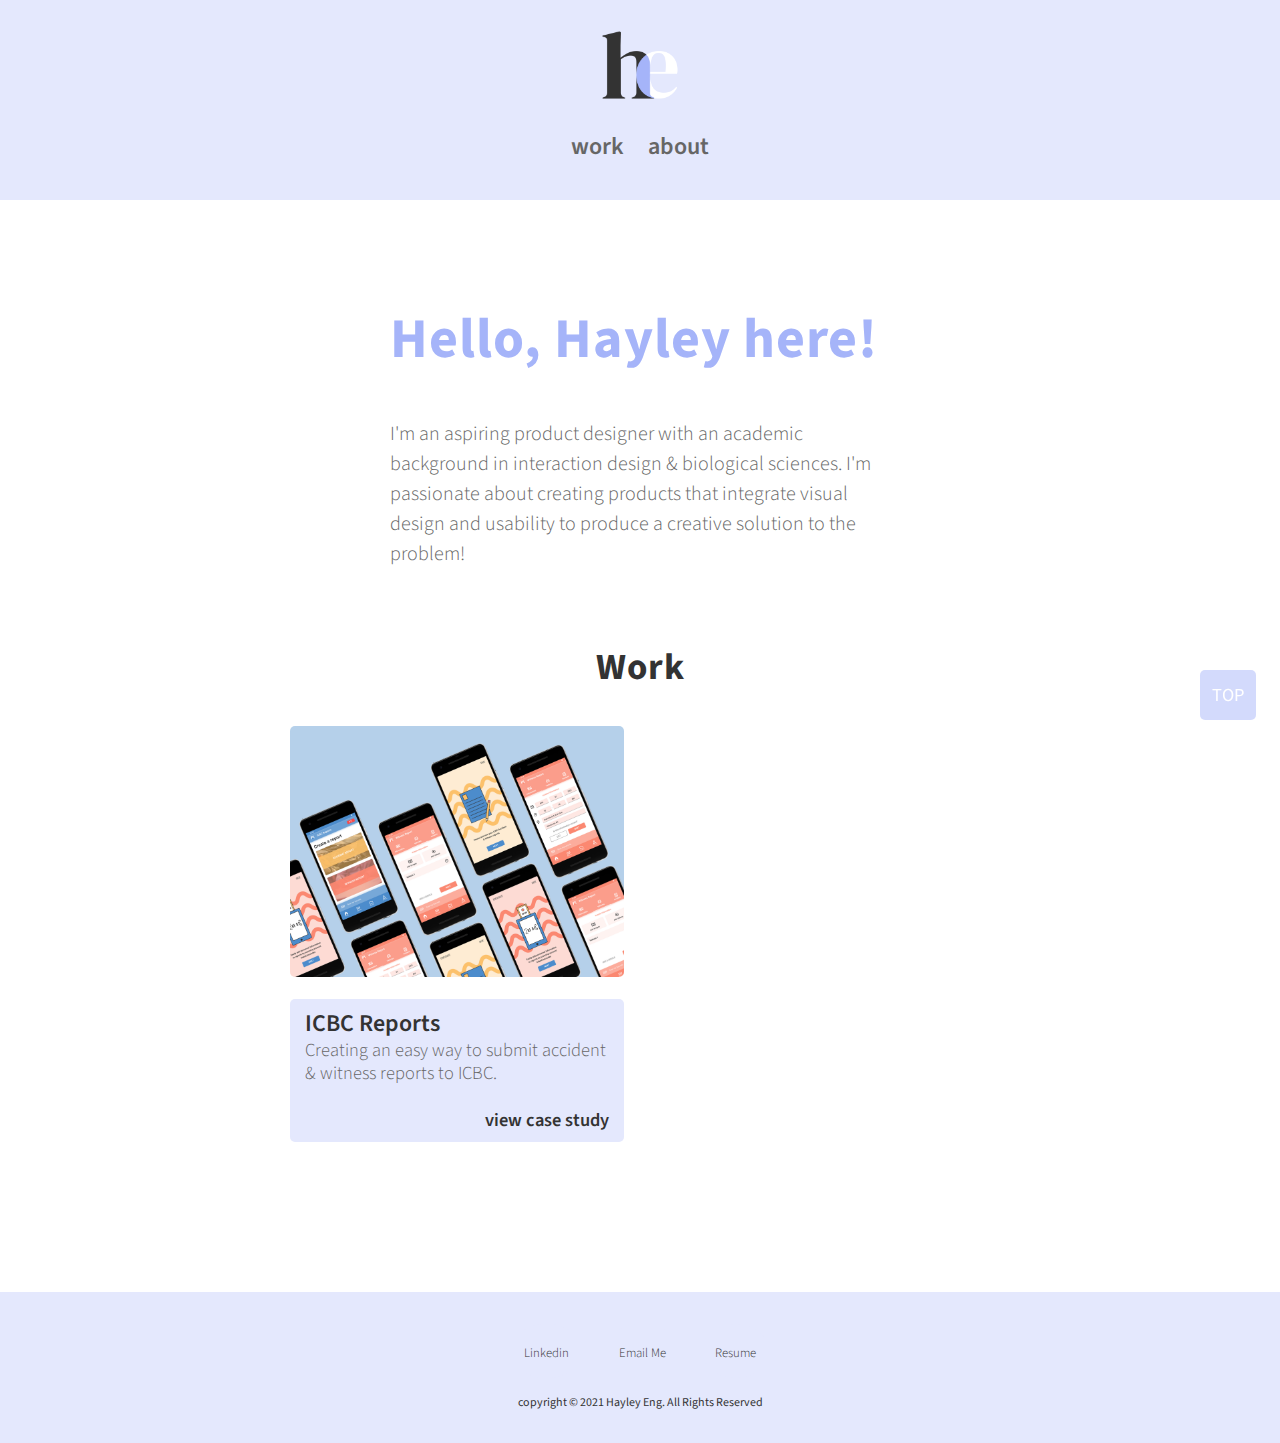
==== index.html @ a9f9fae5 "Update index.html" ====
<!DOCTYPE html>
<html lang="en">
<head>
    <meta charset="UTF-8">
    <meta name="viewport" content="width=device-width, initial-scale=1.0">
    <title>Hayley Eng</title>

    <link rel="shortcut icon" type="image/png" href="images/favicon-circle.png?">

    <link rel="preconnect" href="https://fonts.gstatic.com">
    <link href="https://fonts.googleapis.com/css2?family=Playfair+Display:wght@700&family=Source+Sans+Pro:wght@300;400;600&display=swap" rel="stylesheet">

    <link rel="stylesheet" href="https://cdnjs.cloudflare.com/ajax/libs/font-awesome/5.15.1/css/all.min.css" integrity="sha512-+4zCK9k+qNFUR5X+cKL9EIR+ZOhtIloNl9GIKS57V1MyNsYpYcUrUeQc9vNfzsWfV28IaLL3i96P9sdNyeRssA==" crossorigin="anonymous" />

    <link rel="stylesheet" href="css/styles.css">
</head>
<body>
    <div id="top">

    </div>    


    <header >
       
        <div class="logo-menu"><div class="logo">
        <img src="images/hayleywebsite-logo.png" alt="logo">
        </div>
        
        <div class="nav-menu">
        <i onclick="dropDown()" class="fas fa-bars" id="open-menu"></i>
        </div></div>

        <nav class="navigation">
            <ul>
                <li>
                    <a href="index.html">Work</a>
                </li>
                <li>
                    <a href="pages/about.html">About</a>
                </li>
               
            </ul>
        </nav>

    </header>

<main>

<div class="hello-intro">
    
    <h1 class="hello">Hello, Hayley here!</h1>

    <div class="introduction">I'm an aspiring product designer with an academic background in interaction design & biological sciences. I'm passionate about creating products that integrate visual design and usability to produce a creative solution to the problem!</div>



</div>

<h1 class="work">Work</h1>

<div class="work-gallery">    

<!-- Project 1 -->

    <div class="project">
        <a href="pages/ICBC-reports.html"><img src="images/ICB-layout-blue.png" alt="ICBC-reports"></a>

        <div class="project-info">

            <div class="project-name">
                <a href="pages/ICBC-reports.html">ICBC Reports</a>
            </div>
            <div class="project-intro">
                Creating an easy way to submit accident & witness reports to ICBC.
            </div>

            <div class="work-link">
                <a href="pages/ICBC-reports.html">View Case Study</a>
            </div>
        </div>

    </div>


</div>


</main>

<footer>
    <div class="extra-links">
        <ul>
            <li><a href="https://www.linkedin.com/in/hayleyeng/" target="_blank"><i class="fab fa-linkedin"></i>Linkedin</a></li>

            <li><a href="mailto:hayleyeng97@gmail.com"><i class="fas fa-at"></i>Email Me</a></li>

            <li><a href="https://drive.google.com/file/d/1YfNT4rEw1yVwobBhuE-TknI_xZK_dXEF/view?usp=sharing" target="_blank"><i class="far fa-file"></i>Resume</a></li>
        </ul>

    </div>

    <div class="copyright">copyright &copy 2021 Hayley Eng. All Rights Reserved</div>

</footer>

<div class="drop-menu hide" id="drop-menu">
    <ul>
        <li><a href="index.html"><i class="fas fa-briefcase"></i>work</a></li>

        <li><a href="pages/about.html"><i class="fas fa-user-circle"></i>about</a></li>
        
        <li><a href="https://drive.google.com/file/d/1YfNT4rEw1yVwobBhuE-TknI_xZK_dXEF/view?usp=sharing" target="_blank"><i class="far fa-file"></i>resume</a></li>
    </ul>


</div>

<div class="return-top">
    <a href="#top">TOP</a>
</div>

<script src="js/scripts.js"></script>

</body>


</html>
---- css/styles.css ----
img{
    max-width: 100%;
    height: auto;
}

body{
    margin: 0;
}

/* typography */

h1{
    font-family: 'Source Sans Pro', sans-serif;
    color: #333333;
    letter-spacing: 1px;
    margin: 0;
}

body{
    font-family: 'Source Sans Pro', sans-serif;
    color: #666666;
    font-weight: 300;
    font-size: 1.15rem;
}
/* header */

.logo img{
    width: 1.5rem;
    height: auto;
}

.navigation{
    display: none;
}

.navigation li{
    list-style-type: none;

}

.navigation a{
    color: #666666;
    text-decoration: none;
}

header{
    
    background-color:#E4E8FD;
    width: 100%;
    padding: 0.625rem 4rem;

    position: fixed;
    z-index: 9999;
    top: 0;

    box-sizing: border-box;
   

}

.logo-menu{
    display: flex;
    justify-content: space-between;
    align-items: center;
}

.nav-menu{
    color: #666666;
    font-size: 1.5rem;
}

.navigation a:hover{
   
    transition: 0.3s;
    color: #a5b4f9;
}

/* intro */

main{
    margin: 6.25rem 4rem;


}

.hello{
    margin: 2.5rem 0;
    color: #a5b4f9;
    font-size: 3.5rem;
}

.introduction{
    line-height: 1.5;
    margin-bottom: 2.5rem;
    font-size: 1.25rem;
}

/* work */

.work{
    margin-bottom: 2.5rem;
    max-width: 43.75rem;
    margin: auto;
    padding: 2rem 0;
}

.project{
    margin-bottom: 3.125rem;
}

.project img{
    border-radius: 0.3125rem;
}

.project-name{
    font-weight: 600;
    font-size: 1.5rem;
    
}

.project-name a{
    color: #333333;
    text-decoration: none;
}

.project-name a:hover{
    color: #a5b4f9;
    transition: 0.3s;
}

.work-link{
    margin-top: 1.5rem;
}

.work-link a{
    text-decoration: none;
    color: #333333;
    padding: 0.625rem 1.25rem;
    border: 0.3125rem solid #a5b4f9;
    border-radius: 0.3125rem;

    font-weight: 600;
    text-transform: lowercase;

}

.work-link a:hover{
    color: #a5b4f9;
    transition: 0.3s;
}

.project-info{
    line-height: 2;
}



/* footer */

footer{
    margin-top: 0.3125rem;
    background-color: #E4E8FD;
    padding: 2rem 0;


    
}

.extra-links{
    /* margin-top: 100px; */
    margin-bottom: 1rem;
}

.extra-links ul{
    margin: 0;
    padding: 0;
    text-align: center;
   
}

.extra-links li{
    display: inline-block;
    list-style-type: none;
    margin: 0 0.625rem;
    

}

.extra-links a{
    display: block;
    text-decoration: none;
    color: #333333;
    
    background-color: #E4E8FD;
    padding: 1rem 0.8rem;
    border-radius: 50%;
    font-size: 0.8rem;


  
}

.extra-links a:hover{
    color: #a5b4f9;
    transition: 0.3s;
}

.extra-links i{
    display: block;
    font-size: 1rem;
    padding-bottom: 0.25rem;
}

.copyright{
    font-size: 0.75rem;
    font-weight: 400;
    color: #333333;
    text-align: center;

    /* margin-bottom: 50px; */
}


/* drop down menu */


.drop-menu{
    display: none;
    position: fixed;
    top: 3.125rem;
    right: 0;
    width: 100%;
    
    

    text-align: center;
    background-color: rgba(255, 255, 255, 0.7);
    
    line-height: 3;
    
    border-bottom-left-radius: 1.25rem;
    border-bottom-right-radius: 1.25rem;
    

    z-index:99;
    
    box-shadow: 0px 0.625rem 1.25rem rgba(0,0,0,0.1);
    backdrop-filter: blur(10px);
}

.show{
    display: block;
    
    
}

.nav-menu:hover{
    color: #a5b4f9;
    transition: 0.3s;
}

.drop-menu ul{
    padding: 0;
    margin: 0;

    padding-top: 1.5rem;
    padding-bottom: 0.625rem;
    
}

.drop-menu li{
    list-style-type: none;
}

.drop-menu a{
    text-decoration: none;
    color: #666666;

    font-weight: 600;
    font-size: 1.5rem;

}

.drop-menu a:hover{
    color: #a5b4f9;
    transition: 0.3s;
}

.drop-menu i{
  
    padding-right: 1.25rem;
}


/* return to top */

.return-top{
    position: fixed;
    bottom: 12rem;
    right: 1.5rem;
}

.return-top a{
    text-decoration: none;
    padding: 0.75rem;
    border-radius: 5px;
    background-color:#a5b4f97e;
    font-weight: 400;
    color: white;
}

.return-top a:hover{
    color: #999999;
    transition: 0.3s;
}

/* Media Query */


/* Tablet size (ipad)*/

@media screen and (min-width: 600px){


header{
    display: block;
    text-align: center;

    width: 100%;
    height: 12.5rem;

    position: static;
}

.logo{
    padding-top: 1rem;

}

.logo img{
    width: 4.875rem;
    height: auto;
}

.logo-menu{
    justify-content: center;
}

.nav-menu{
    display: none;
}

.navigation{
    display: block;
   
    
}

.navigation ul{
    padding: 0;
}

.navigation li{
    display: inline-block;
    padding: 0 0.625rem;
}

.navigation a{
    font-weight: 600;
    font-size: 1.5rem;
    text-transform: lowercase;
}


.hello-intro{
    width: 31.25rem;
    margin: auto;
    
}

.work{
    text-align: center;
}



.work-gallery{
    display: grid;
    grid-template-columns: 1fr 1fr;
    grid-gap: 2rem;

    max-width: 31.25rem;
margin: auto;
}

.project-info{
    background-color: #E4E8FD;
    border-radius: 0.3125rem;

    text-align: left;
    margin-top: 0.9375rem;
    padding: 0.625rem 0.9375rem;

    line-height: 1.25;
}

.work-link{
    text-align: right;
}

.work-link a{
    border: 0;
    padding: 0;
    
}

.work-link a:hover{
    border: 0;

}
}


/* desktop size */


@media screen and (min-width: 900px){


.work-gallery{
    max-width: 43.75rem;
    margin: auto;
}


}
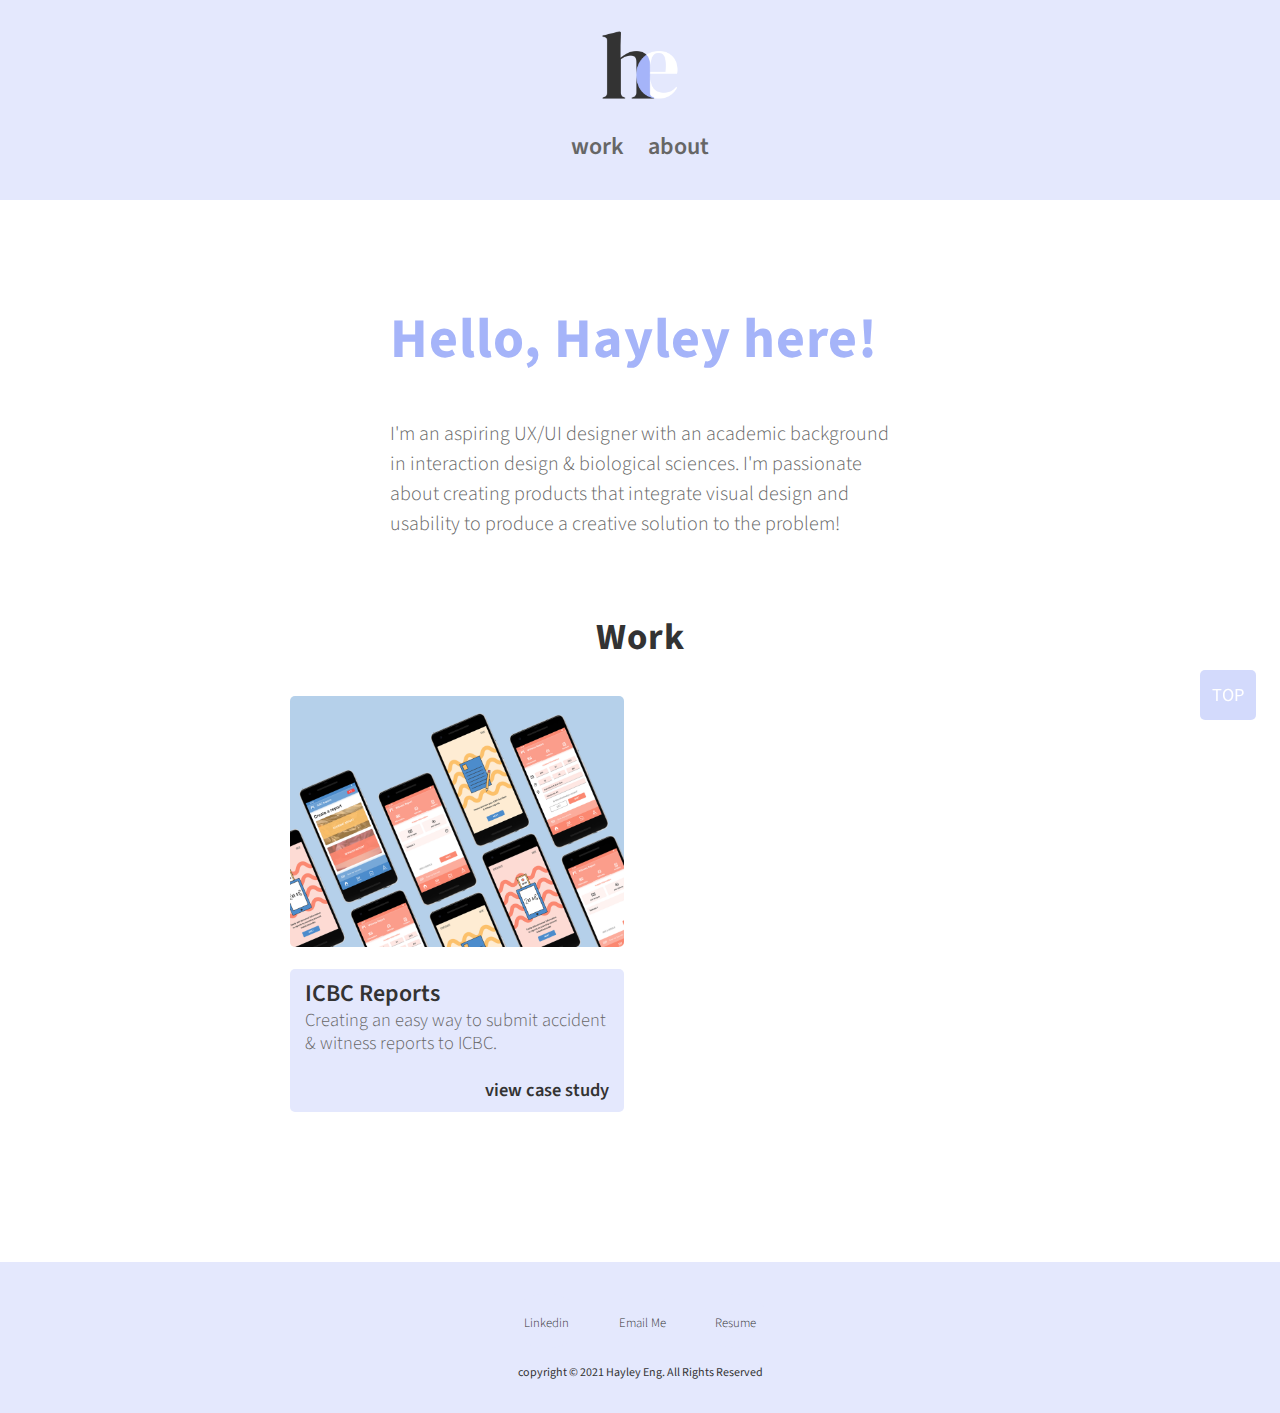
==== commit 05eb5ed3: "Update index.html" ====
--- a/index.html
+++ b/index.html
@@ -50,7 +50,7 @@
     
     <h1 class="hello">Hello, Hayley here!</h1>
 
-    <div class="introduction">I'm an aspiring product designer with an academic background in interaction design & biological sciences. I'm passionate about creating products that integrate visual design and usability to produce a creative solution to the problem!</div>
+    <div class="introduction">I'm an aspiring UX/UI designer with an academic background in interaction design & biological sciences. I'm passionate about creating products that integrate visual design and usability to produce a creative solution to the problem!</div>
 
 
 
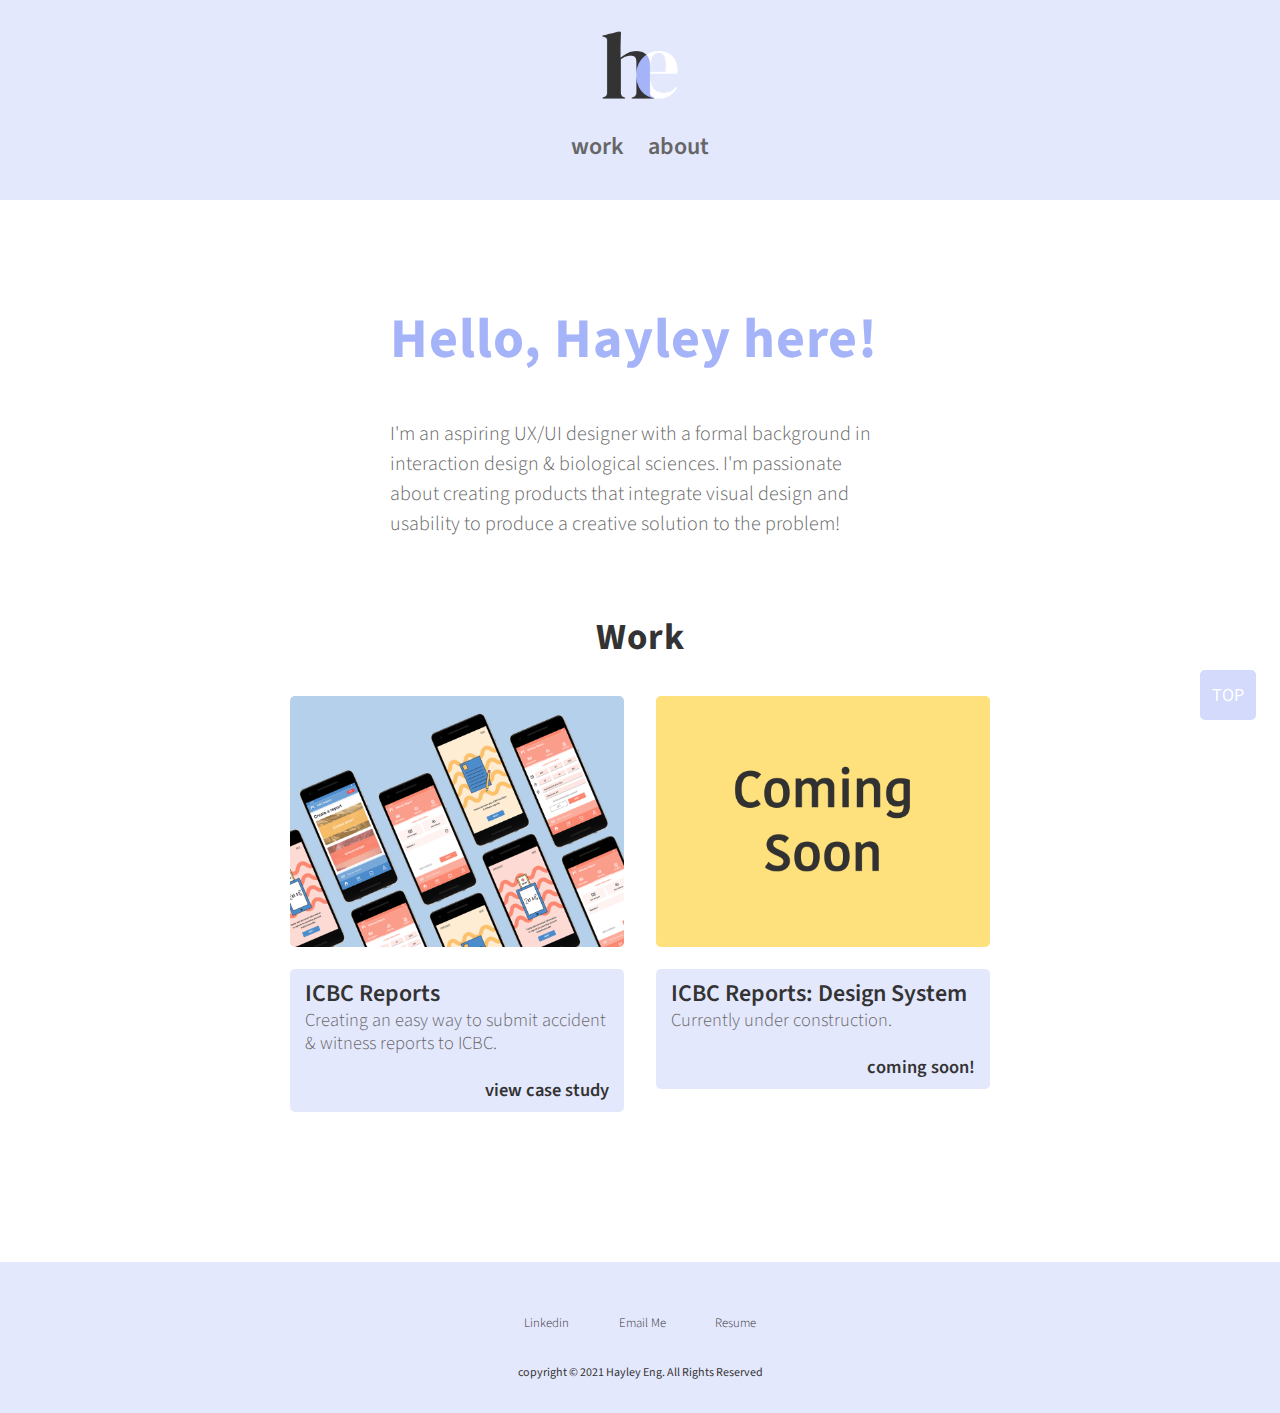
==== commit 99a1c6dc: "Update index.html" ====
--- a/index.html
+++ b/index.html
@@ -50,7 +50,11 @@
     
     <h1 class="hello">Hello, Hayley here!</h1>
 
-    <div class="introduction">I'm an aspiring UX/UI designer with an academic background in interaction design & biological sciences. I'm passionate about creating products that integrate visual design and usability to produce a creative solution to the problem!</div>
+    <div class="introduction">
+        <p>I'm an aspiring UX/UI designer with a formal background in interaction design & biological sciences. I'm passionate about creating products that integrate visual design and usability to produce a creative solution to the problem!</p>
+
+        
+    </div>
 
 
 
@@ -76,6 +80,26 @@
 
             <div class="work-link">
                 <a href="pages/ICBC-reports.html">View Case Study</a>
+            </div>
+        </div>
+
+    </div>
+
+    <div class="project">
+        <a href="#"><img src="images/coming-soon.png" alt="ICBC-reports-design-system"></a>
+
+        <div class="project-info">
+
+            <div class="project-name">
+                <a href="pages/ICBC-reports.html">ICBC Reports: Design System</a>
+            </div>
+            <div class="project-intro">
+                Currently under construction.
+               
+            </div>
+
+            <div class="work-link">
+                <a href="#">coming soon!</a>
             </div>
         </div>
 
--- a/css/styles.css
+++ b/css/styles.css
@@ -1,3 +1,7 @@
+html{
+    scroll-behavior: smooth;
+}
+
 img{
     max-width: 100%;
     height: auto;
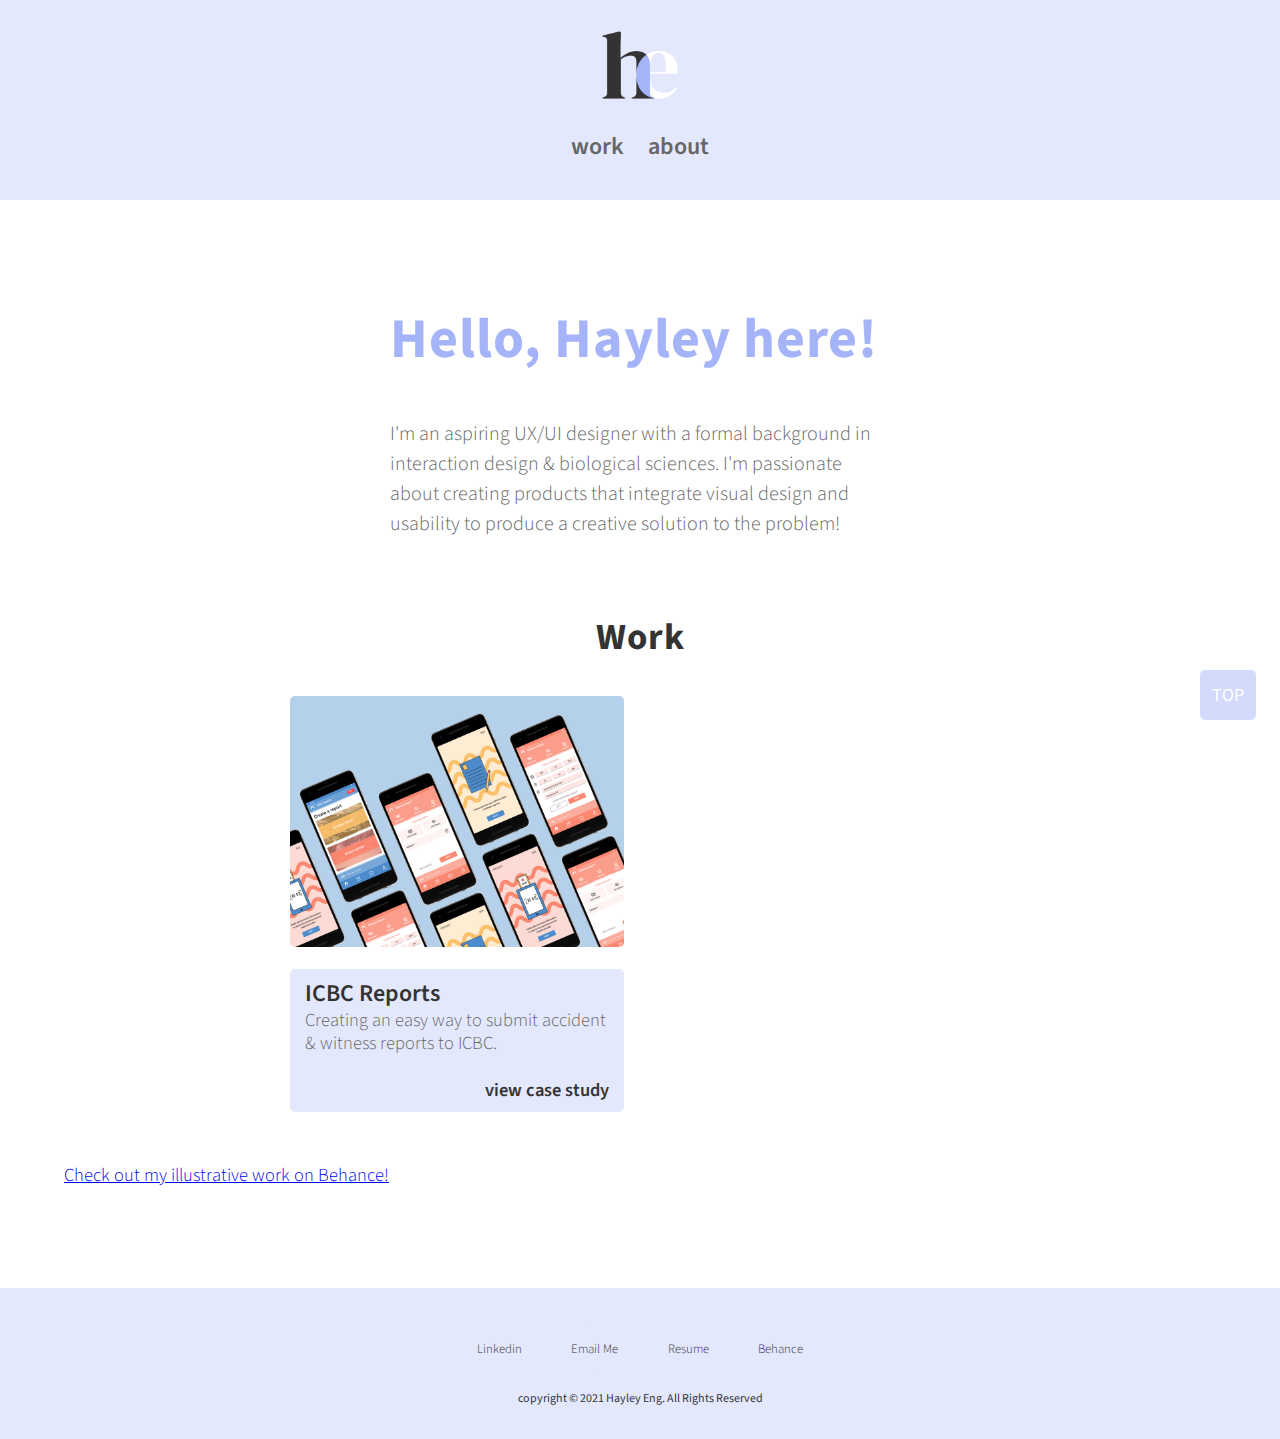
==== commit cb241327: "Update index.html" ====
--- a/index.html
+++ b/index.html
@@ -85,7 +85,7 @@
 
     </div>
 
-    <div class="project">
+    <div class="project" style="display:none">
         <a href="#"><img src="images/coming-soon.png" alt="ICBC-reports-design-system"></a>
 
         <div class="project-info">
@@ -108,6 +108,8 @@
 
 </div>
 
+<div class="behance-link"><a href="https://www.behance.net/hayleyeng" target="_blank">Check out my illustrative work on Behance!</a></div>
+
 
 </main>
 
@@ -119,6 +121,8 @@
             <li><a href="mailto:hayleyeng97@gmail.com"><i class="fas fa-at"></i>Email Me</a></li>
 
             <li><a href="https://drive.google.com/file/d/1YfNT4rEw1yVwobBhuE-TknI_xZK_dXEF/view?usp=sharing" target="_blank"><i class="far fa-file"></i>Resume</a></li>
+
+            <li><a href="https://www.behance.net/hayleyeng" target="_blank"><i class="fab fa-behance"></i>Behance</a></li>
         </ul>
 
     </div>
@@ -129,11 +133,15 @@
 
 <div class="drop-menu hide" id="drop-menu">
     <ul>
-        <li><a href="index.html"><i class="fas fa-briefcase"></i>work</a></li>
+        <li><a href="index.html"><i class="fas fa-briefcase"></i>Work</a></li>
 
-        <li><a href="pages/about.html"><i class="fas fa-user-circle"></i>about</a></li>
+        <li><a href="pages/about.html"><i class="fas fa-user-circle"></i>About</a></li>
         
-        <li><a href="https://drive.google.com/file/d/1YfNT4rEw1yVwobBhuE-TknI_xZK_dXEF/view?usp=sharing" target="_blank"><i class="far fa-file"></i>resume</a></li>
+        <li><a href="https://drive.google.com/file/d/1YfNT4rEw1yVwobBhuE-TknI_xZK_dXEF/view?usp=sharing" target="_blank"><i class="far fa-file"></i>Resume</a></li>
+
+        <li><a href="https://www.behance.net/hayleyeng" target="_blank"><i class="fab fa-behance"></i>Behance</a></li>
+
+        
     </ul>
 
 
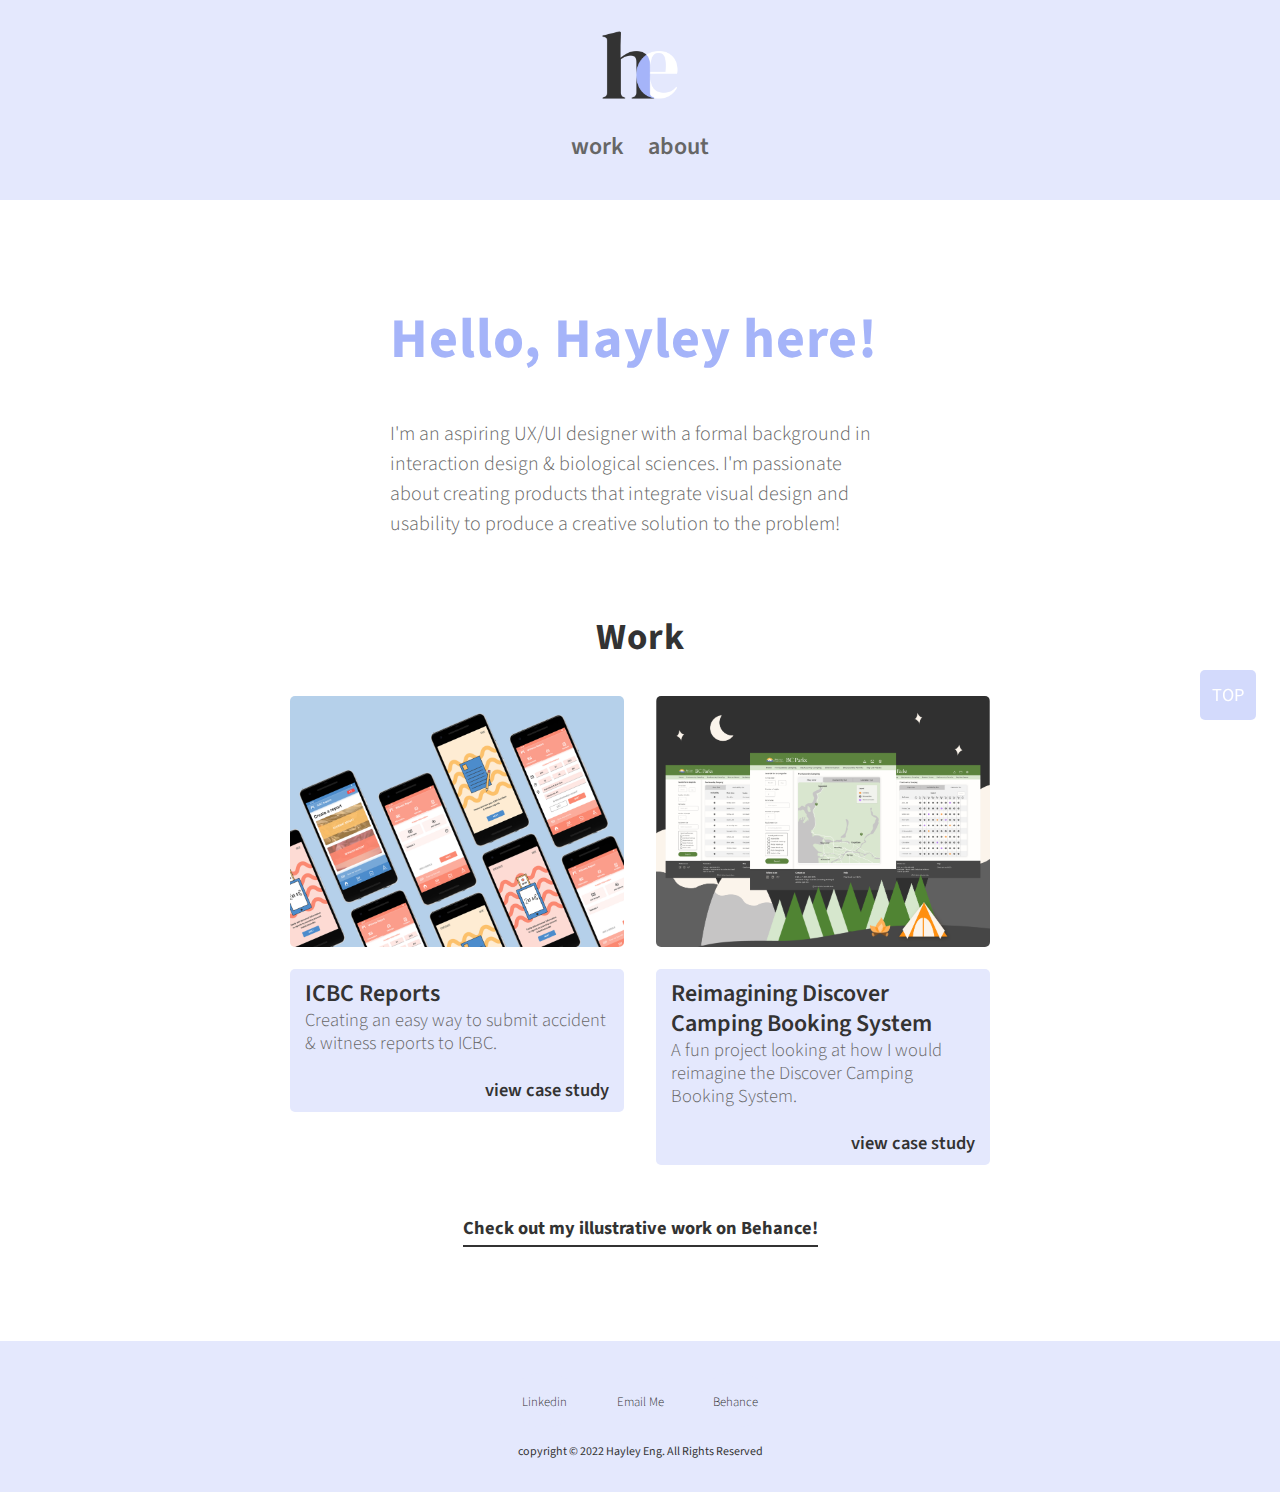
==== commit 70a62459: "Update index.html" ====
--- a/index.html
+++ b/index.html
@@ -85,21 +85,21 @@
 
     </div>
 
-    <div class="project" style="display:none">
-        <a href="#"><img src="images/coming-soon.png" alt="ICBC-reports-design-system"></a>
+    <div class="project">
+        <a href="pages/discover-camping.html"><img src="images/dc-images/dc-banner-1.png" alt="discover-camping-case-study"></a>
 
         <div class="project-info">
 
             <div class="project-name">
-                <a href="pages/ICBC-reports.html">ICBC Reports: Design System</a>
+                <a href="pages/discover-camping.html">Reimagining Discover Camping Booking System</a>
             </div>
             <div class="project-intro">
-                Currently under construction.
+                A fun project looking at how I would reimagine the Discover Camping Booking System.
                
             </div>
 
             <div class="work-link">
-                <a href="#">coming soon!</a>
+                <a href="pages/discover-camping.html">View case study</a>
             </div>
         </div>
 
@@ -120,14 +120,12 @@
 
             <li><a href="mailto:hayleyeng97@gmail.com"><i class="fas fa-at"></i>Email Me</a></li>
 
-            <li><a href="https://drive.google.com/file/d/1YfNT4rEw1yVwobBhuE-TknI_xZK_dXEF/view?usp=sharing" target="_blank"><i class="far fa-file"></i>Resume</a></li>
-
             <li><a href="https://www.behance.net/hayleyeng" target="_blank"><i class="fab fa-behance"></i>Behance</a></li>
         </ul>
 
     </div>
 
-    <div class="copyright">copyright &copy 2021 Hayley Eng. All Rights Reserved</div>
+    <div class="copyright">copyright &copy 2022 Hayley Eng. All Rights Reserved</div>
 
 </footer>
 
@@ -136,8 +134,7 @@
         <li><a href="index.html"><i class="fas fa-briefcase"></i>Work</a></li>
 
         <li><a href="pages/about.html"><i class="fas fa-user-circle"></i>About</a></li>
-        
-        <li><a href="https://drive.google.com/file/d/1YfNT4rEw1yVwobBhuE-TknI_xZK_dXEF/view?usp=sharing" target="_blank"><i class="far fa-file"></i>Resume</a></li>
+       
 
         <li><a href="https://www.behance.net/hayleyeng" target="_blank"><i class="fab fa-behance"></i>Behance</a></li>
 
--- a/css/styles.css
+++ b/css/styles.css
@@ -157,6 +157,25 @@
     line-height: 2;
 }
 
+.behance-link{
+    text-align: center;
+    margin: auto;
+}
+
+.behance-link a{
+    color: #333333;
+    text-decoration: none;
+    border-bottom: 2.5px solid #333333;
+    padding-bottom: 0.25rem;
+    font-weight: 700;
+}
+
+.behance-link a:hover{
+    color: #a5b4f9;
+    padding-bottom: 0.5rem;
+    border-bottom: 2.5px solid #a5b4f9;
+    transition: 0.3s;
+}
 
 
 /* footer */
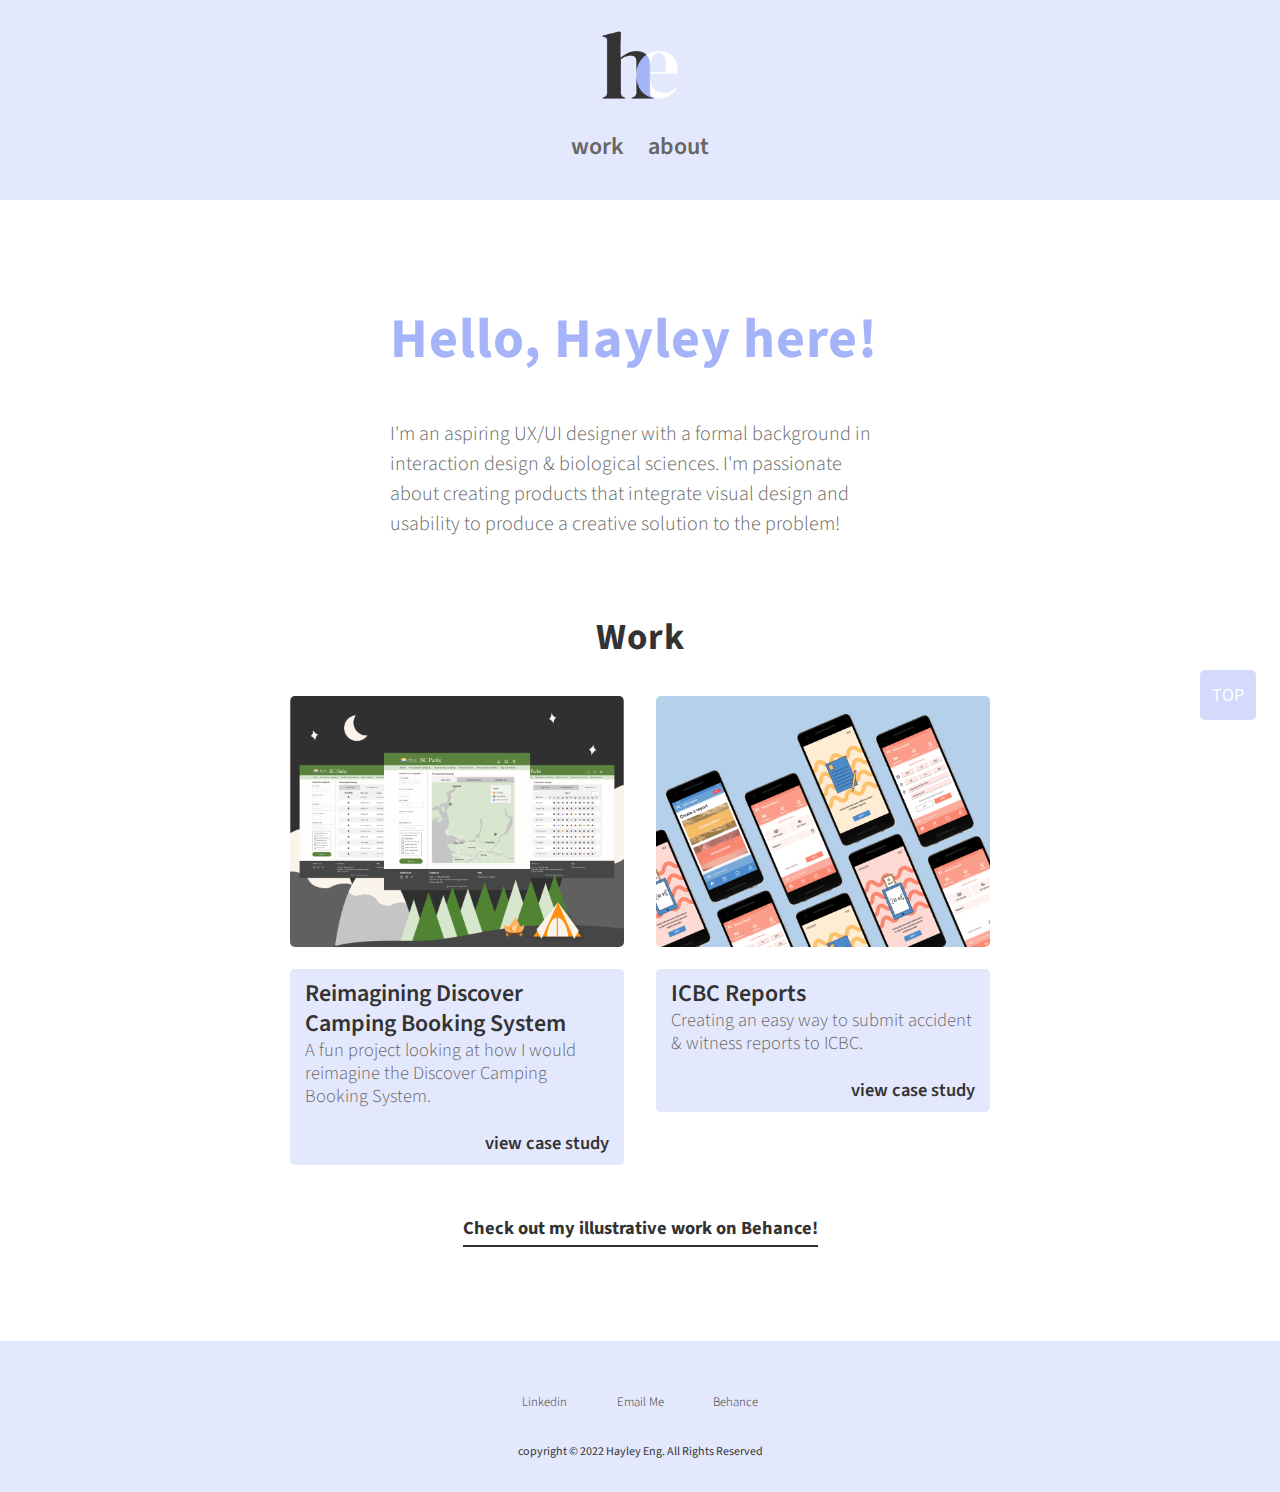
==== commit 09531a5f: "Update index.html" ====
--- a/index.html
+++ b/index.html
@@ -67,6 +67,26 @@
 <!-- Project 1 -->
 
     <div class="project">
+        <a href="pages/discover-camping.html"><img src="images/dc-images/dc-banner-1.png" alt="discover-camping-case-study"></a>
+
+        <div class="project-info">
+
+            <div class="project-name">
+                <a href="pages/discover-camping.html">Reimagining Discover Camping Booking System</a>
+            </div>
+            <div class="project-intro">
+                A fun project looking at how I would reimagine the Discover Camping Booking System.
+               
+            </div>
+
+            <div class="work-link">
+                <a href="pages/discover-camping.html">View case study</a>
+            </div>
+        </div>
+
+    </div>
+    
+    <div class="project">
         <a href="pages/ICBC-reports.html"><img src="images/ICB-layout-blue.png" alt="ICBC-reports"></a>
 
         <div class="project-info">
@@ -85,25 +105,6 @@
 
     </div>
 
-    <div class="project">
-        <a href="pages/discover-camping.html"><img src="images/dc-images/dc-banner-1.png" alt="discover-camping-case-study"></a>
-
-        <div class="project-info">
-
-            <div class="project-name">
-                <a href="pages/discover-camping.html">Reimagining Discover Camping Booking System</a>
-            </div>
-            <div class="project-intro">
-                A fun project looking at how I would reimagine the Discover Camping Booking System.
-               
-            </div>
-
-            <div class="work-link">
-                <a href="pages/discover-camping.html">View case study</a>
-            </div>
-        </div>
-
-    </div>
 
 
 </div>
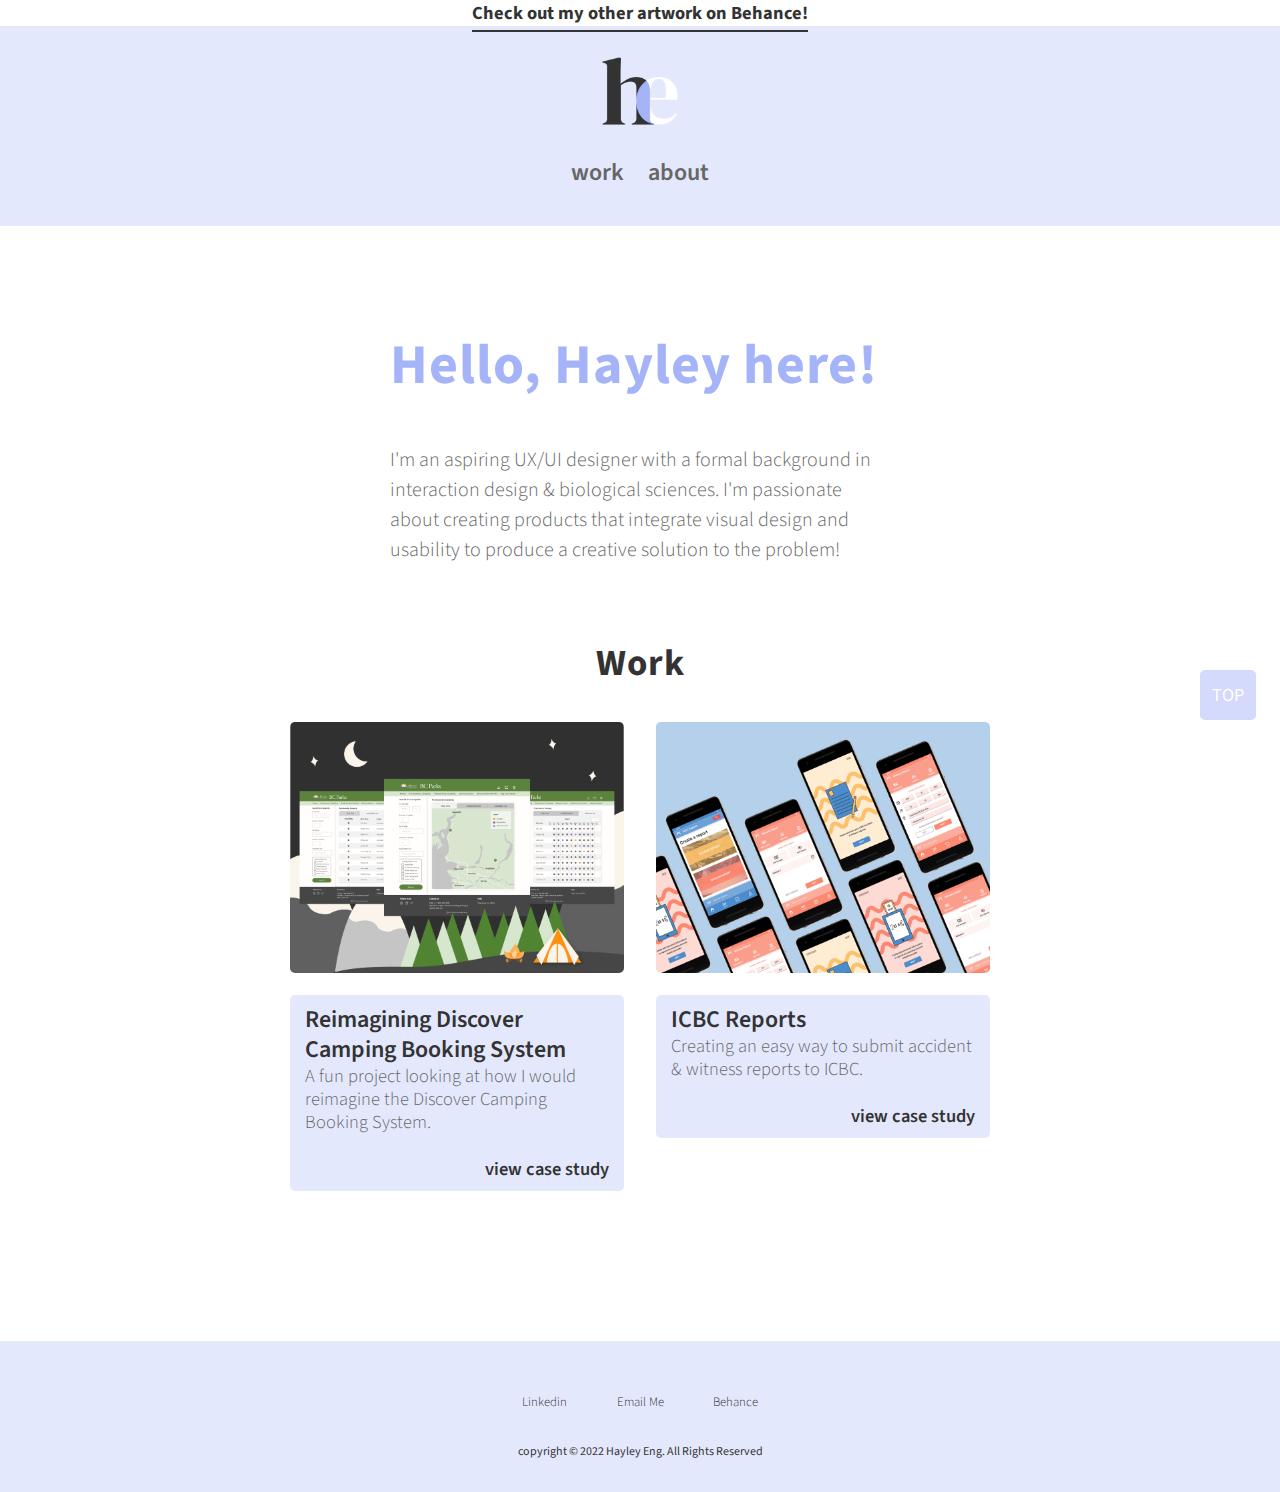
==== commit f1cbde61: "Update index.html" ====
--- a/index.html
+++ b/index.html
@@ -19,8 +19,11 @@
 
     </div>    
 
+    <div class="behance-link"><a href="https://www.behance.net/hayleyeng" target="_blank">Check out my other artwork on Behance!</a></div>
 
     <header >
+
+        
        
         <div class="logo-menu"><div class="logo">
         <img src="images/hayleywebsite-logo.png" alt="logo">
@@ -66,6 +69,7 @@
 
 <!-- Project 1 -->
 
+   
     <div class="project">
         <a href="pages/discover-camping.html"><img src="images/dc-images/dc-banner-1.png" alt="discover-camping-case-study"></a>
 
@@ -85,7 +89,7 @@
         </div>
 
     </div>
-    
+
     <div class="project">
         <a href="pages/ICBC-reports.html"><img src="images/ICB-layout-blue.png" alt="ICBC-reports"></a>
 
@@ -106,10 +110,9 @@
     </div>
 
 
-
 </div>
 
-<div class="behance-link"><a href="https://www.behance.net/hayleyeng" target="_blank">Check out my illustrative work on Behance!</a></div>
+
 
 
 </main>
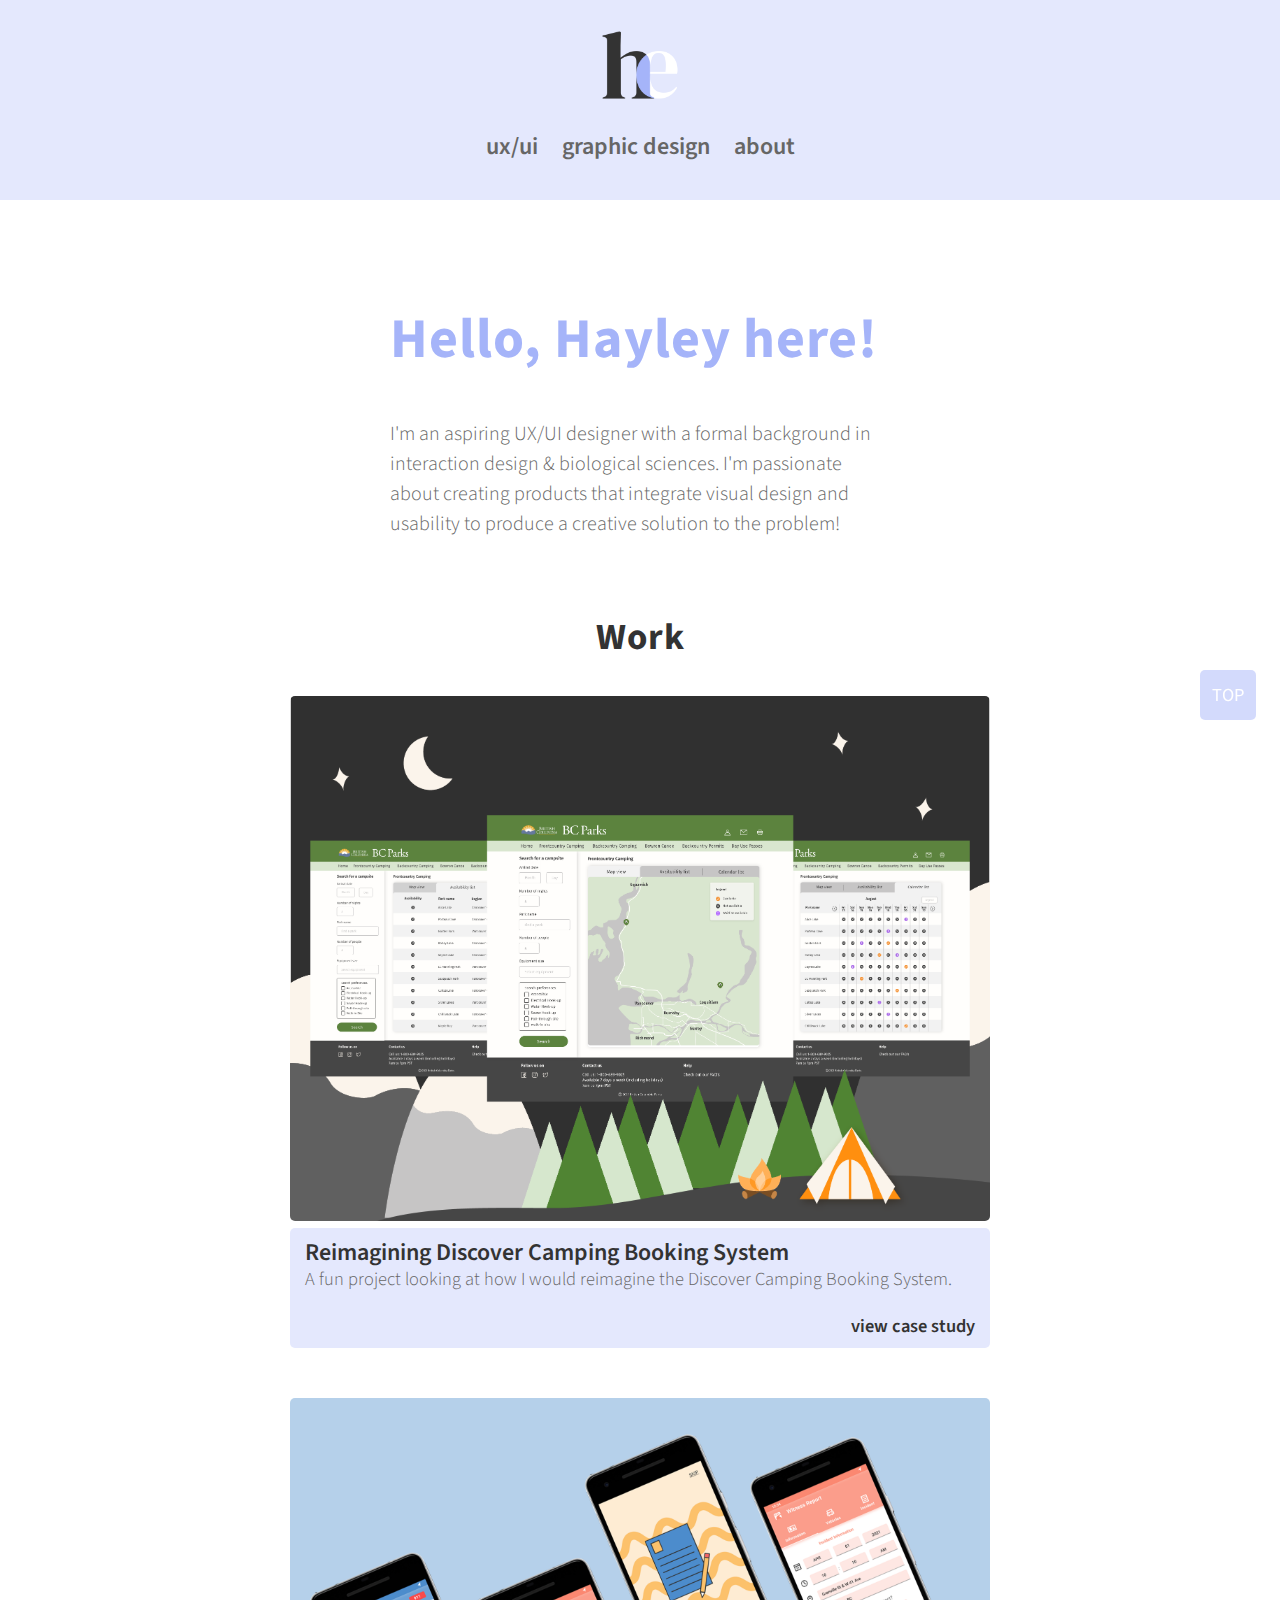
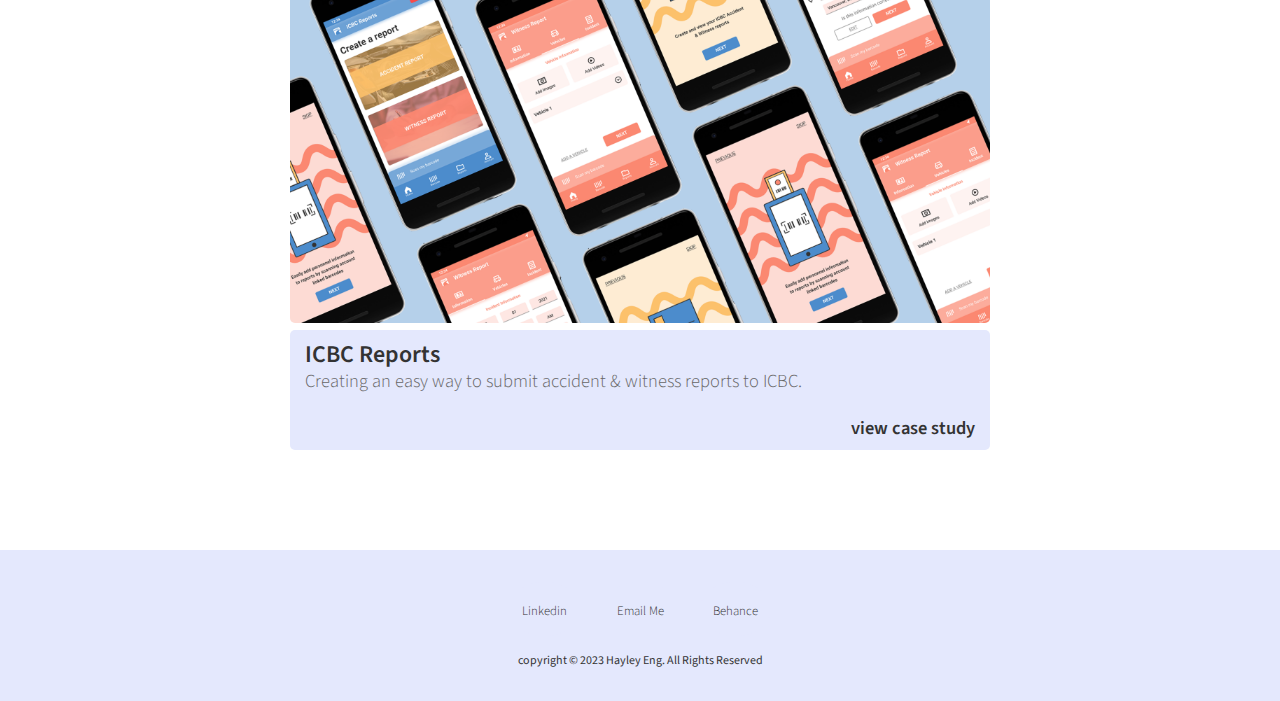
==== commit c3119124: "Update index.html" ====
--- a/index.html
+++ b/index.html
@@ -19,7 +19,7 @@
 
     </div>    
 
-    <div class="behance-link"><a href="https://www.behance.net/hayleyeng" target="_blank">Check out my other artwork on Behance!</a></div>
+    <!-- <div class="behance-link"><a href="https://www.behance.net/hayleyeng" target="_blank">Check out my other artwork on Behance!</a></div> -->
 
     <header >
 
@@ -35,12 +35,17 @@
 
         <nav class="navigation">
             <ul>
-                <li>
-                    <a href="index.html">Work</a>
-                </li>
-                <li>
-                    <a href="pages/about.html">About</a>
-                </li>
+                 <li>
+                        <a href="index.html">UX/UI</a>
+                    </li>
+    
+                    <li>
+                        <a href="pages/graphicdesign.html">Graphic Design</a>
+                    </li>
+    
+                    <li>
+                        <a href="pages/about.html">About</a>
+                    </li>
                
             </ul>
         </nav>
@@ -129,24 +134,23 @@
 
     </div>
 
-    <div class="copyright">copyright &copy 2022 Hayley Eng. All Rights Reserved</div>
+    <div class="copyright">copyright &copy 2023 Hayley Eng. All Rights Reserved</div>
 
 </footer>
 
 <div class="drop-menu hide" id="drop-menu">
     <ul>
-        <li><a href="index.html"><i class="fas fa-briefcase"></i>Work</a></li>
+        <li><a href="../index.html"></i>UX/UI Work</a></li>
 
-        <li><a href="pages/about.html"><i class="fas fa-user-circle"></i>About</a></li>
-       
+        <li><a href="../pages/graphicdesign.html"></i>Graphic Design Work</a></li>
+        
 
-        <li><a href="https://www.behance.net/hayleyeng" target="_blank"><i class="fab fa-behance"></i>Behance</a></li>
-
+        <li><a href="../pages/about.html"></i>About</a></li>
         
     </ul>
 
+</div>
 
-</div>
 
 <div class="return-top">
     <a href="#top">TOP</a>
--- a/css/styles.css
+++ b/css/styles.css
@@ -160,23 +160,25 @@
 .behance-link{
     text-align: center;
     margin: auto;
+    background-color: #333333;
+    padding: 0.5rem 0;
+    font-size: 1rem;
 }
 
 .behance-link a{
-    color: #333333;
-    text-decoration: none;
-    border-bottom: 2.5px solid #333333;
+    color: #a5b4f9;
+    text-decoration: none;
+    /* border-bottom: 2.5px solid #333333; */
     padding-bottom: 0.25rem;
     font-weight: 700;
 }
 
 .behance-link a:hover{
-    color: #a5b4f9;
+    color: #E4E8FD;
     padding-bottom: 0.5rem;
-    border-bottom: 2.5px solid #a5b4f9;
-    transition: 0.3s;
-}
-
+    /* border-bottom: 2.5px solid #a5b4f9; */
+    transition: 0.3s;
+}
 
 /* footer */
 
@@ -408,9 +410,9 @@
 
 
 .work-gallery{
-    display: grid;
-    grid-template-columns: 1fr 1fr;
-    grid-gap: 2rem;
+    display: block;
+    /* grid-template-columns: 1fr 1fr;
+    grid-gap: 2rem; */
 
     max-width: 31.25rem;
 margin: auto;
@@ -421,7 +423,7 @@
     border-radius: 0.3125rem;
 
     text-align: left;
-    margin-top: 0.9375rem;
+    /* margin-top: 0.9375rem; */
     padding: 0.625rem 0.9375rem;
 
     line-height: 1.25;
